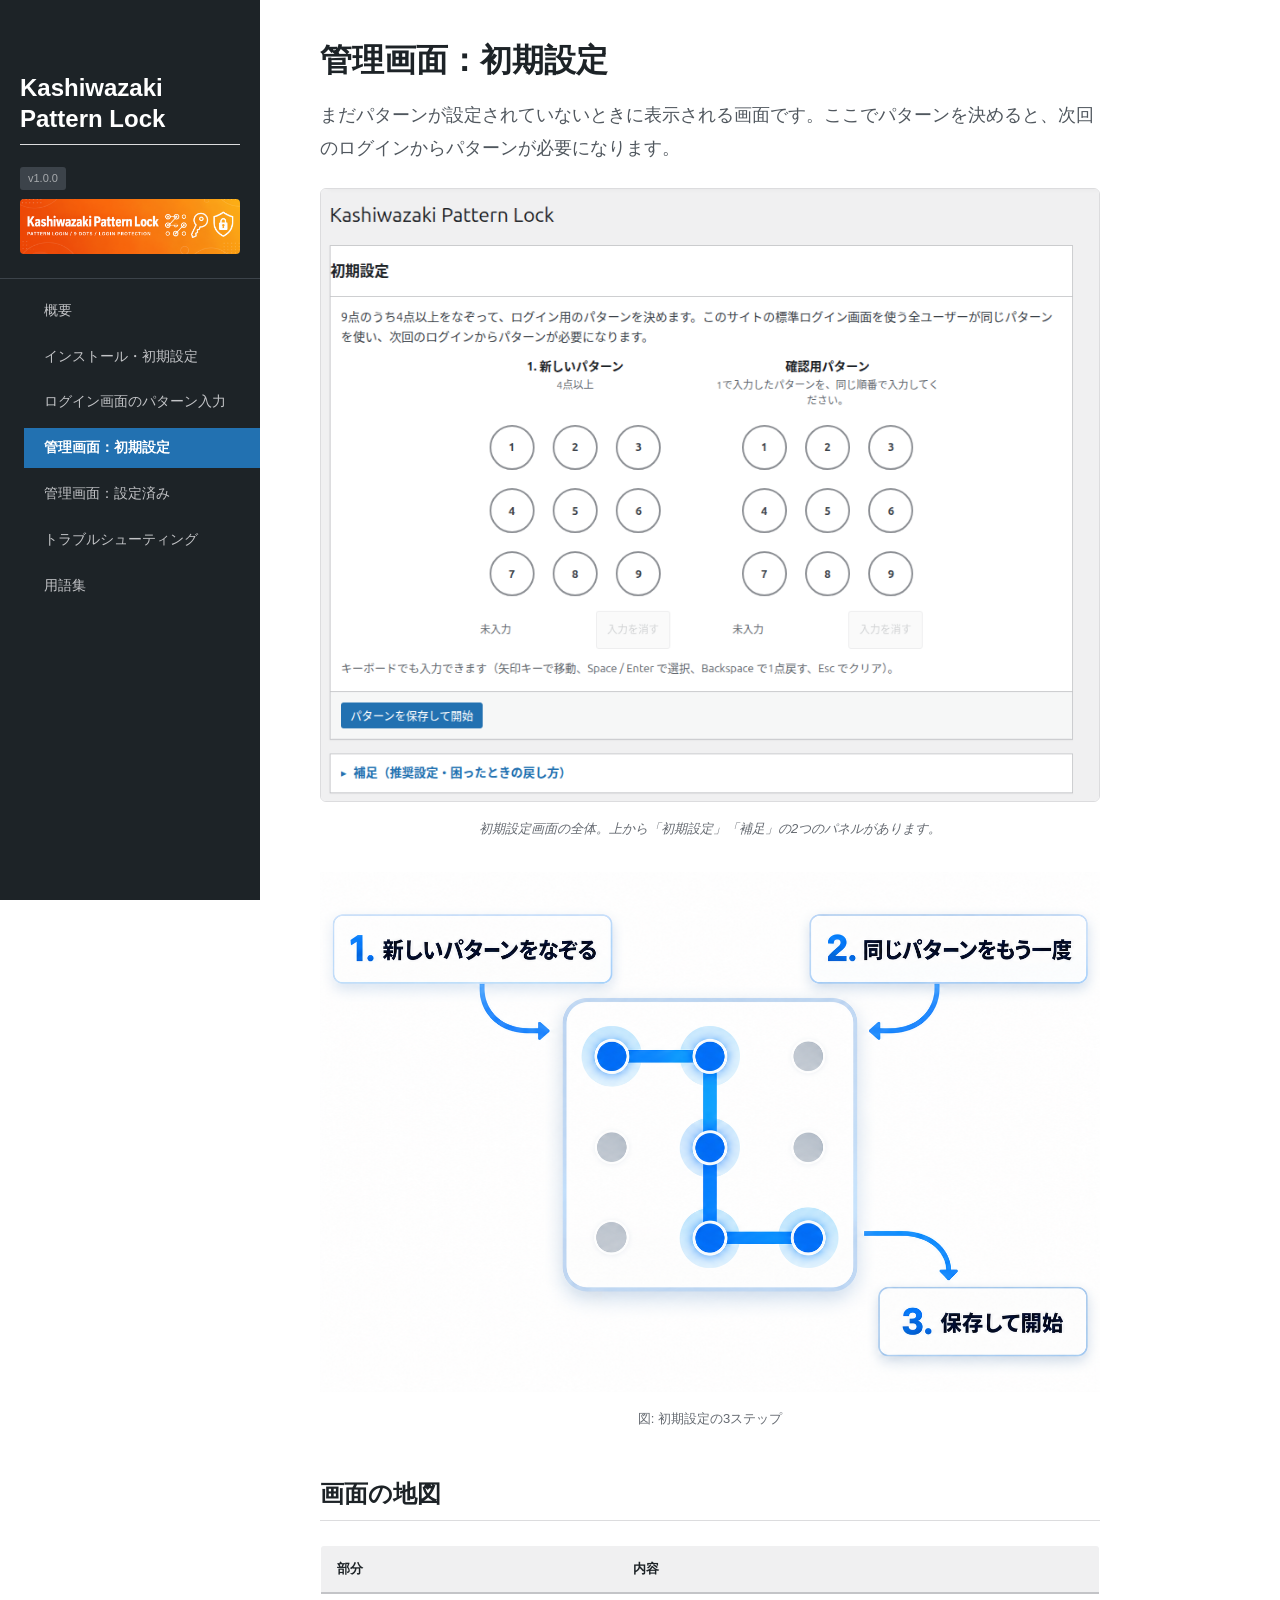
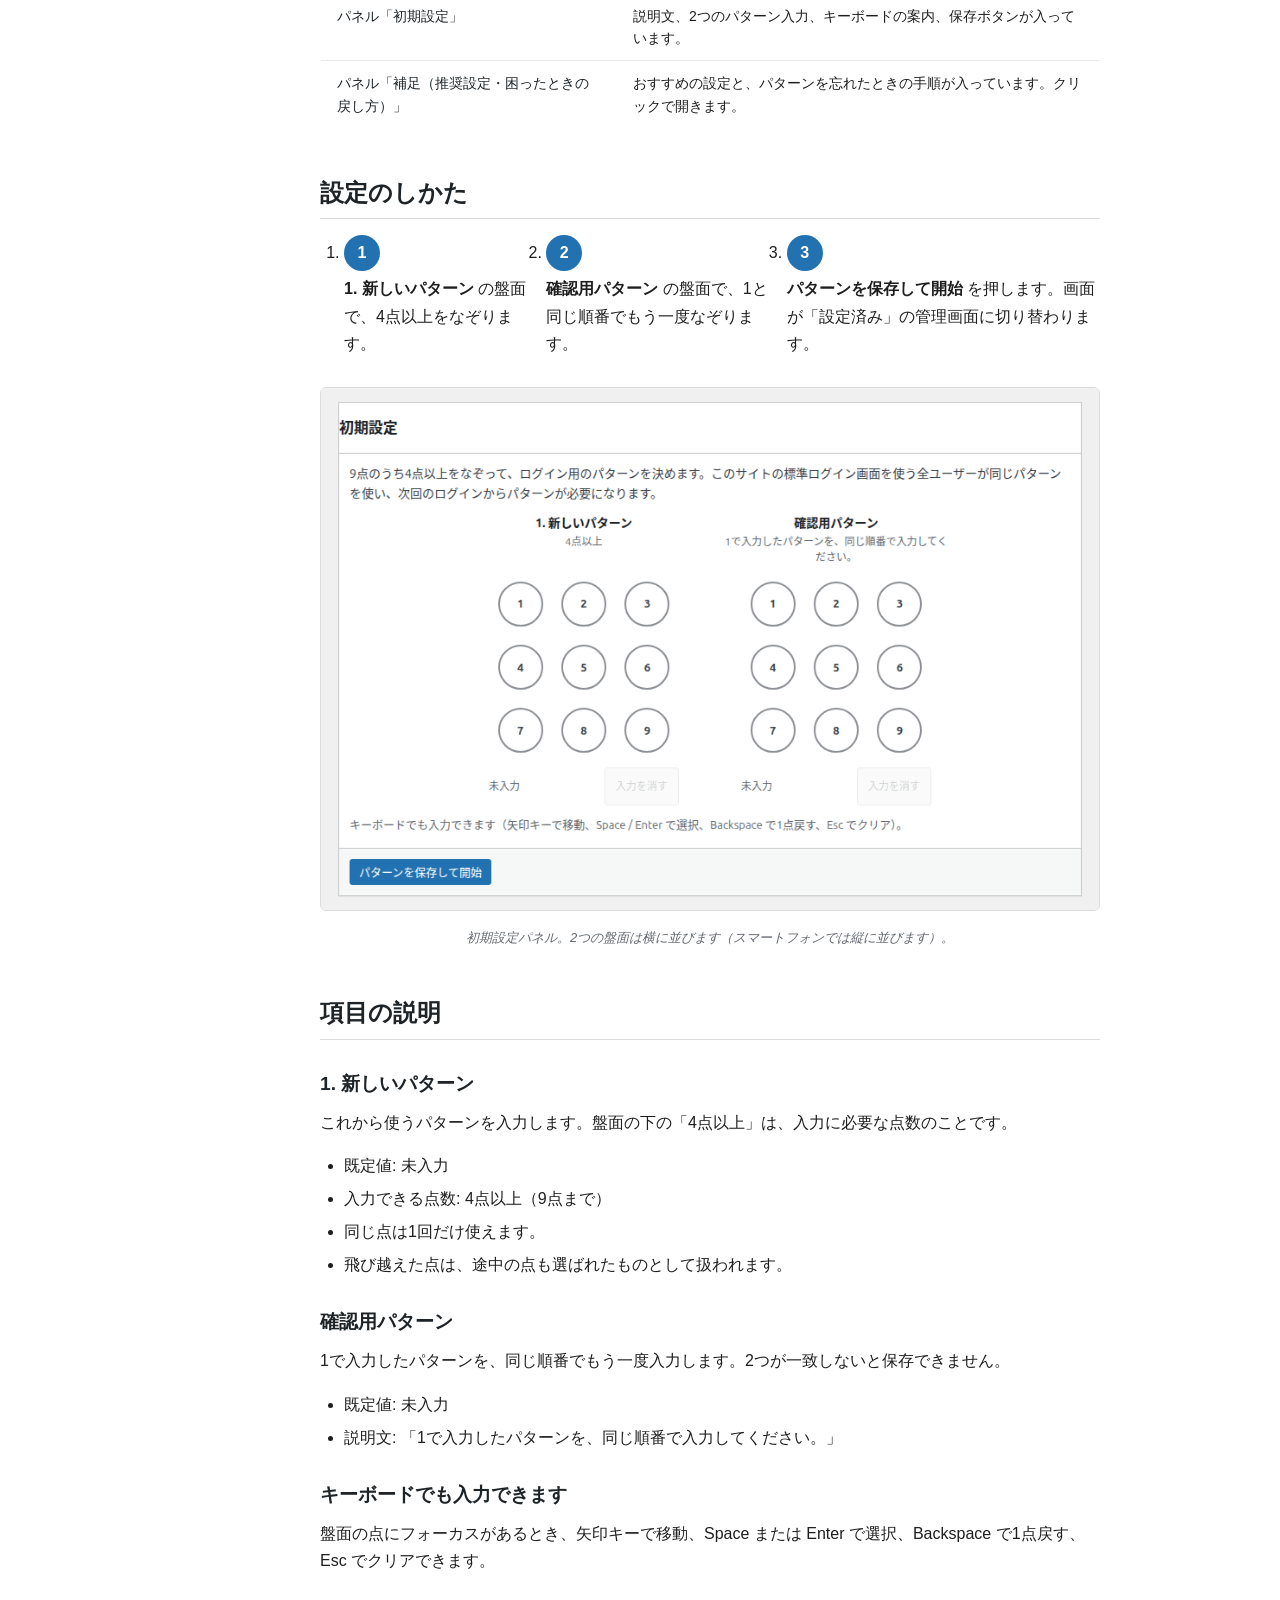
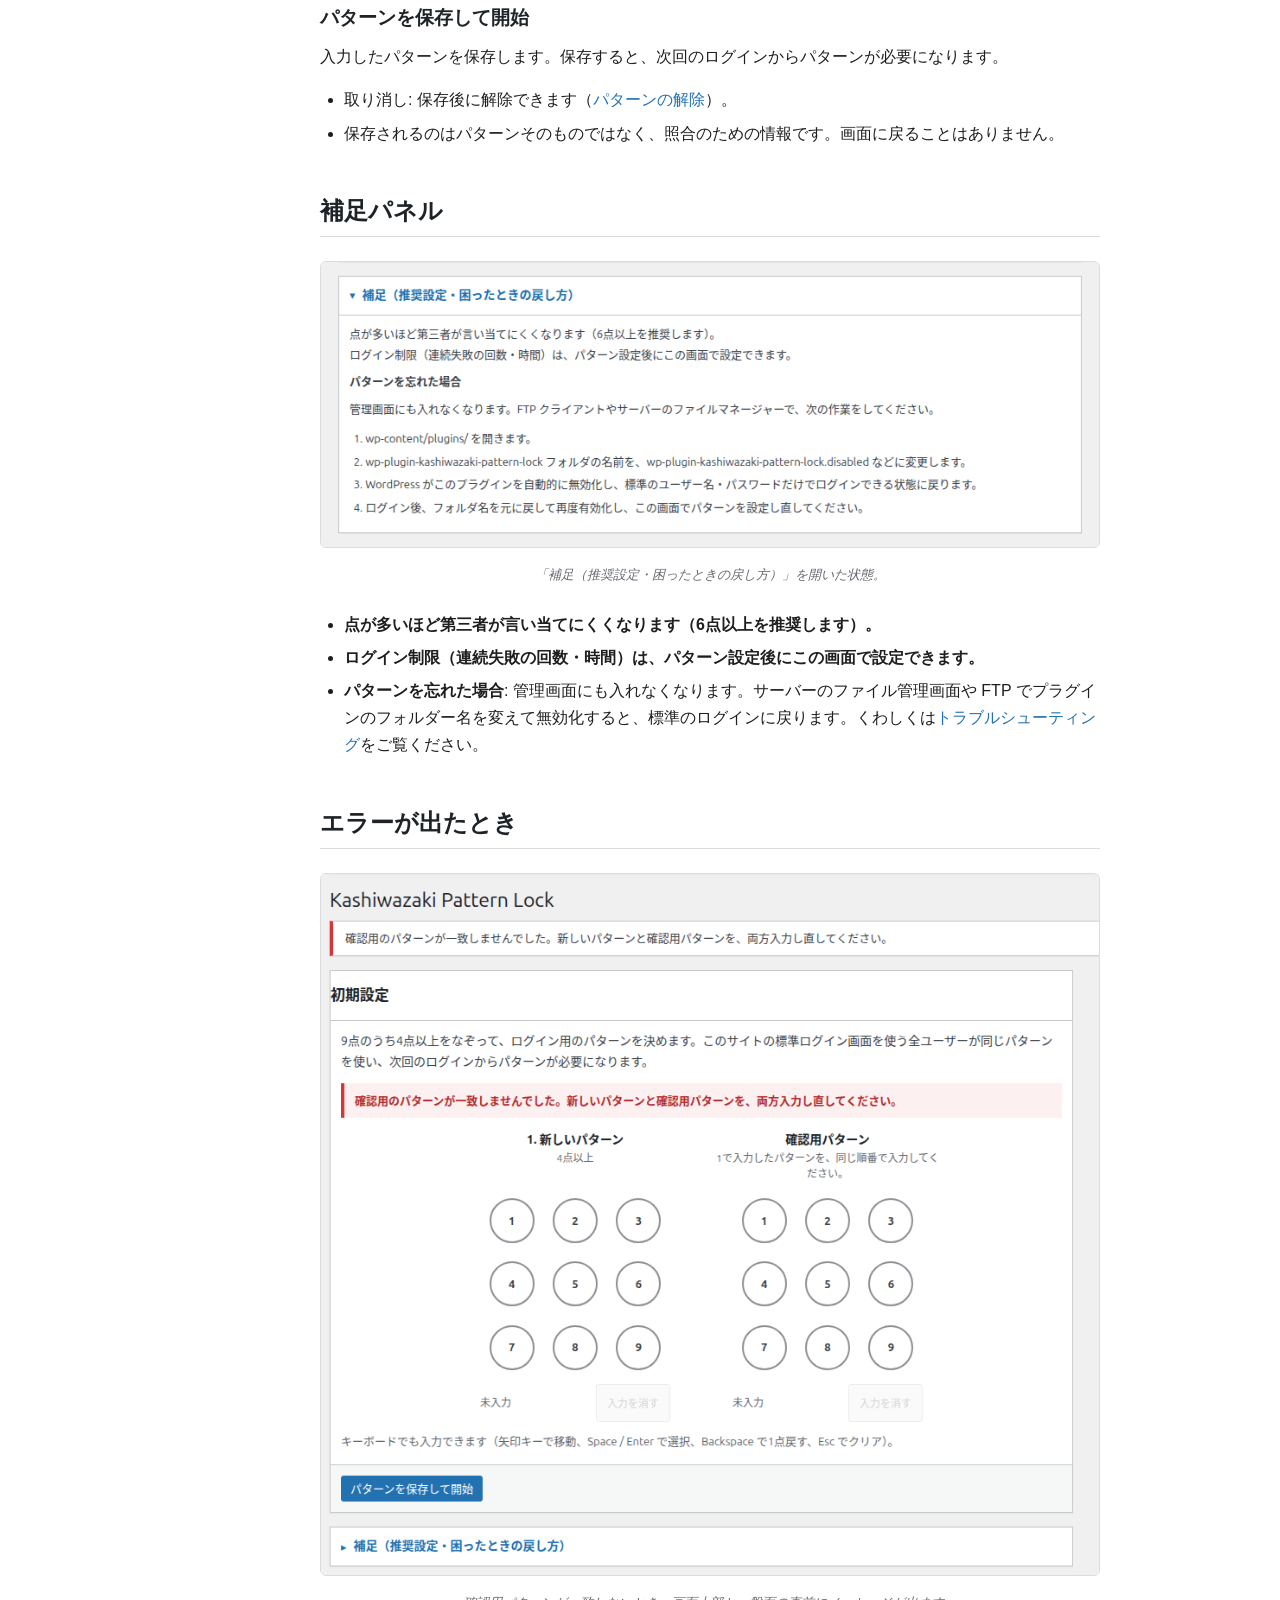
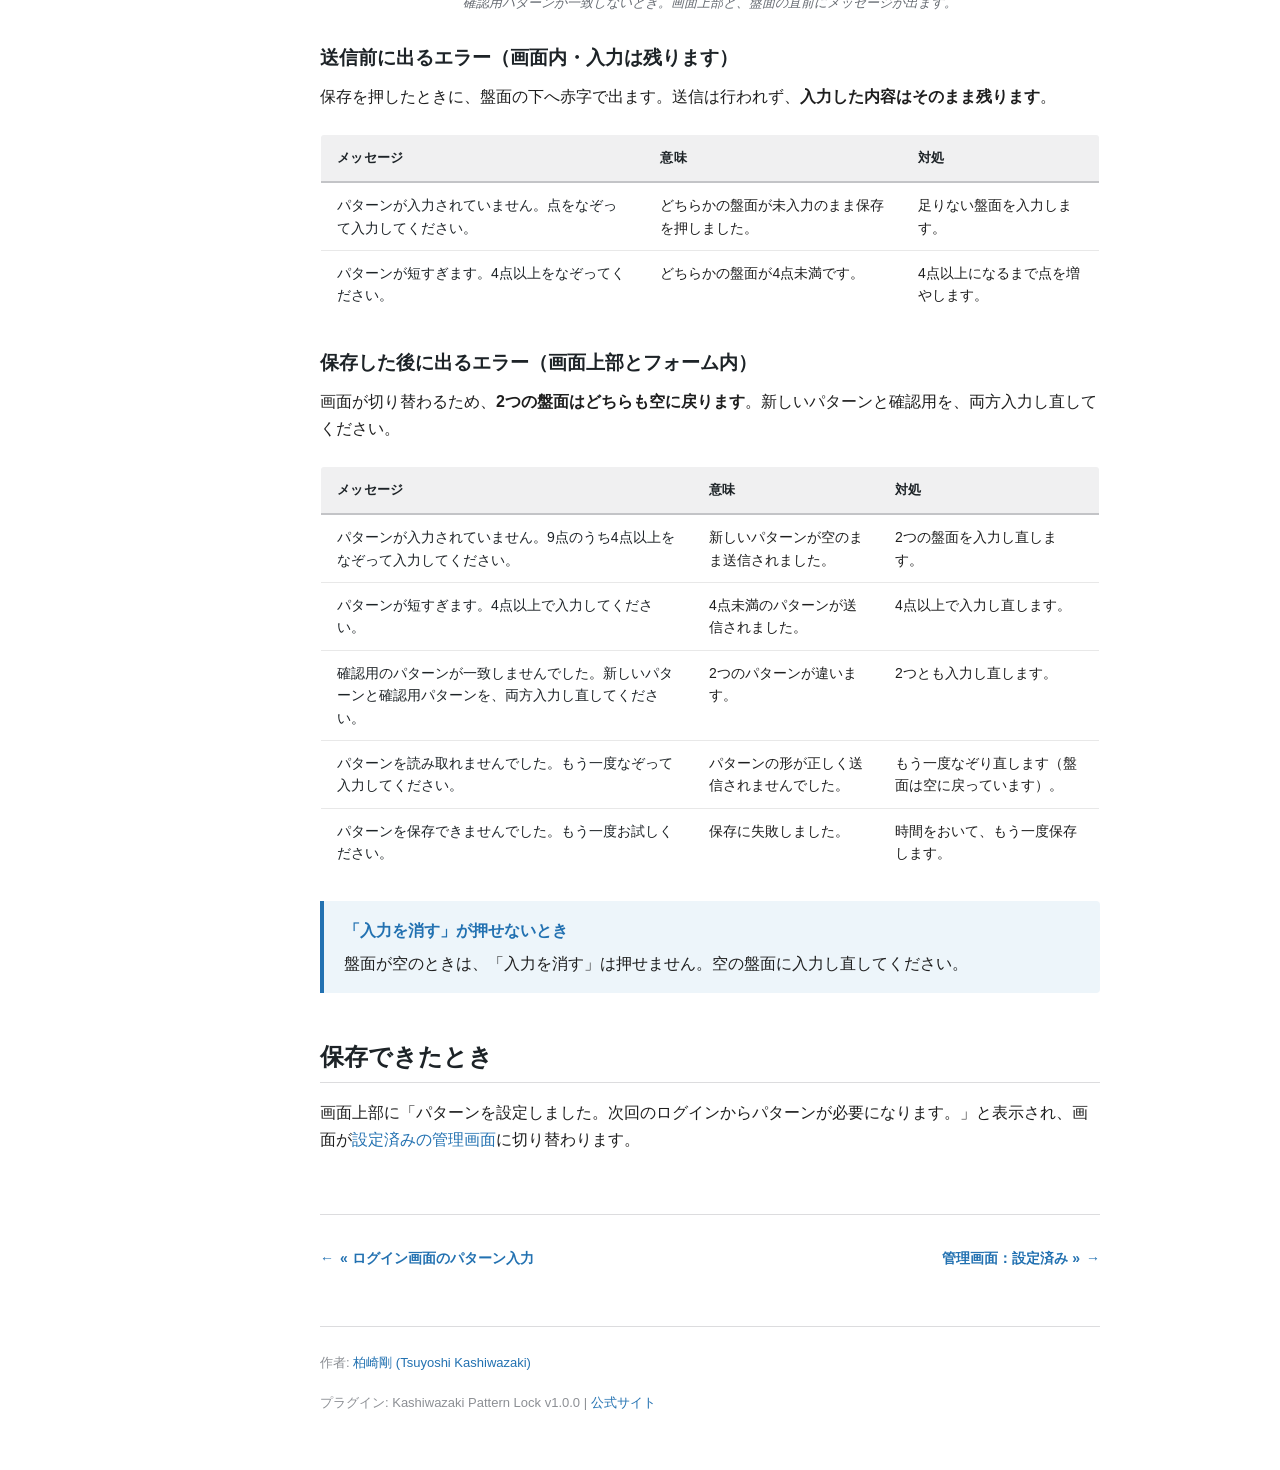
==== docs/admin-initial.html @ 76e767ec "Initial release v1.0.0" ====
<!DOCTYPE html>
<html lang="ja">
<head>
    <meta charset="UTF-8">
    <meta name="viewport" content="width=device-width, initial-scale=1.0">
    <title>管理画面：初期設定 - Kashiwazaki Pattern Lock マニュアル</title>
    <link rel="stylesheet" href="css/style.css">
</head>
<body>
    <button class="hamburger-btn" aria-label="メニューを開く">&#9776;</button>
    <nav class="sidebar">
        <div class="sidebar-header">
            <h2 style="color:#fff;">Kashiwazaki Pattern Lock</h2>
            <span class="version">v1.0.0</span>
            <img src="images/main-visual.png" alt="" style="width:100%;border-radius:4px;margin-top:8px;">
        </div>
        <ul>
            <li><a href="index.html">概要</a></li>
            <li><a href="setup.html">インストール・初期設定</a></li>
            <li><a href="login.html">ログイン画面のパターン入力</a></li>
            <li><a href="admin-initial.html">管理画面：初期設定</a></li>
            <li><a href="admin.html">管理画面：設定済み</a></li>
            <li><a href="troubleshooting.html">トラブルシューティング</a></li>
            <li><a href="glossary.html">用語集</a></li>
        </ul>
    </nav>

    <main class="content">
        <h1>管理画面：初期設定</h1>
        <p class="lead">まだパターンが設定されていないときに表示される画面です。ここでパターンを決めると、次回のログインからパターンが必要になります。</p>

        <figure class="screenshot">
            <img src="images/06-admin-initial.png" alt="初期設定画面の全体">
            <figcaption>初期設定画面の全体。上から「初期設定」「補足」の2つのパネルがあります。</figcaption>
        </figure>

        <figure class="infographic">
            <img src="images/infographics/admin-initial.png" alt="初期設定の手順">
            <figcaption>図: 初期設定の3ステップ</figcaption>
        </figure>

        <section>
            <h2>画面の地図</h2>
            <table>
                <thead>
                    <tr><th>部分</th><th>内容</th></tr>
                </thead>
                <tbody>
                    <tr><td>パネル「初期設定」</td><td>説明文、2つのパターン入力、キーボードの案内、保存ボタンが入っています。</td></tr>
                    <tr><td>パネル「補足（推奨設定・困ったときの戻し方）」</td><td>おすすめの設定と、パターンを忘れたときの手順が入っています。クリックで開きます。</td></tr>
                </tbody>
            </table>
        </section>

        <section>
            <h2>設定のしかた</h2>
            <ol class="step">
                <li>
                    <div class="step-number">1</div>
                    <div class="step-content"><p><strong>1. 新しいパターン</strong> の盤面で、4点以上をなぞります。</p></div>
                </li>
                <li>
                    <div class="step-number">2</div>
                    <div class="step-content"><p><strong>確認用パターン</strong> の盤面で、1と同じ順番でもう一度なぞります。</p></div>
                </li>
                <li>
                    <div class="step-number">3</div>
                    <div class="step-content"><p><strong>パターンを保存して開始</strong> を押します。画面が「設定済み」の管理画面に切り替わります。</p></div>
                </li>
            </ol>

            <figure class="screenshot">
                <img src="images/15-setup-panel.png" alt="初期設定パネルの拡大">
                <figcaption>初期設定パネル。2つの盤面は横に並びます（スマートフォンでは縦に並びます）。</figcaption>
            </figure>
        </section>

        <section>
            <h2>項目の説明</h2>

            <h3>1. 新しいパターン</h3>
            <p>これから使うパターンを入力します。盤面の下の「4点以上」は、入力に必要な点数のことです。</p>
            <ul>
                <li>既定値: 未入力</li>
                <li>入力できる点数: 4点以上（9点まで）</li>
                <li>同じ点は1回だけ使えます。</li>
                <li>飛び越えた点は、途中の点も選ばれたものとして扱われます。</li>
            </ul>

            <h3>確認用パターン</h3>
            <p>1で入力したパターンを、同じ順番でもう一度入力します。2つが一致しないと保存できません。</p>
            <ul>
                <li>既定値: 未入力</li>
                <li>説明文: 「1で入力したパターンを、同じ順番で入力してください。」</li>
            </ul>

            <h3>キーボードでも入力できます</h3>
            <p>盤面の点にフォーカスがあるとき、矢印キーで移動、Space または Enter で選択、Backspace で1点戻す、Esc でクリアできます。</p>

            <h3>パターンを保存して開始</h3>
            <p>入力したパターンを保存します。保存すると、次回のログインからパターンが必要になります。</p>
            <ul>
                <li>取り消し: 保存後に解除できます（<a href="admin.html#clear">パターンの解除</a>）。</li>
                <li>保存されるのはパターンそのものではなく、照合のための情報です。画面に戻ることはありません。</li>
            </ul>
        </section>

        <section>
            <h2>補足パネル</h2>
            <figure class="screenshot">
                <img src="images/14-setup-help.png" alt="補足パネルを開いた状態">
                <figcaption>「補足（推奨設定・困ったときの戻し方）」を開いた状態。</figcaption>
            </figure>
            <ul>
                <li><strong>点が多いほど第三者が言い当てにくくなります（6点以上を推奨します）。</strong></li>
                <li><strong>ログイン制限（連続失敗の回数・時間）は、パターン設定後にこの画面で設定できます。</strong></li>
                <li><strong>パターンを忘れた場合</strong>: 管理画面にも入れなくなります。サーバーのファイル管理画面や FTP でプラグインのフォルダー名を変えて無効化すると、標準のログインに戻ります。くわしくは<a href="troubleshooting.html#forgot">トラブルシューティング</a>をご覧ください。</li>
            </ul>
        </section>

        <section>
            <h2>エラーが出たとき</h2>
            <figure class="screenshot">
                <img src="images/07-initial-error.png" alt="確認用パターンが一致しないときの表示">
                <figcaption>確認用パターンが一致しないとき。画面上部と、盤面の直前にメッセージが出ます。</figcaption>
            </figure>

            <h3>送信前に出るエラー（画面内・入力は残ります）</h3>
            <p>保存を押したときに、盤面の下へ赤字で出ます。送信は行われず、<strong>入力した内容はそのまま残ります</strong>。</p>
            <table>
                <thead>
                    <tr><th>メッセージ</th><th>意味</th><th>対処</th></tr>
                </thead>
                <tbody>
                    <tr><td>パターンが入力されていません。点をなぞって入力してください。</td><td>どちらかの盤面が未入力のまま保存を押しました。</td><td>足りない盤面を入力します。</td></tr>
                    <tr><td>パターンが短すぎます。4点以上をなぞってください。</td><td>どちらかの盤面が4点未満です。</td><td>4点以上になるまで点を増やします。</td></tr>
                </tbody>
            </table>

            <h3>保存した後に出るエラー（画面上部とフォーム内）</h3>
            <p>画面が切り替わるため、<strong>2つの盤面はどちらも空に戻ります</strong>。新しいパターンと確認用を、両方入力し直してください。</p>
            <table>
                <thead>
                    <tr><th>メッセージ</th><th>意味</th><th>対処</th></tr>
                </thead>
                <tbody>
                    <tr><td>パターンが入力されていません。9点のうち4点以上をなぞって入力してください。</td><td>新しいパターンが空のまま送信されました。</td><td>2つの盤面を入力し直します。</td></tr>
                    <tr><td>パターンが短すぎます。4点以上で入力してください。</td><td>4点未満のパターンが送信されました。</td><td>4点以上で入力し直します。</td></tr>
                    <tr><td>確認用のパターンが一致しませんでした。新しいパターンと確認用パターンを、両方入力し直してください。</td><td>2つのパターンが違います。</td><td>2つとも入力し直します。</td></tr>
                    <tr><td>パターンを読み取れませんでした。もう一度なぞって入力してください。</td><td>パターンの形が正しく送信されませんでした。</td><td>もう一度なぞり直します（盤面は空に戻っています）。</td></tr>
                    <tr><td>パターンを保存できませんでした。もう一度お試しください。</td><td>保存に失敗しました。</td><td>時間をおいて、もう一度保存します。</td></tr>
                </tbody>
            </table>

            <div class="callout callout-note">
                <div class="callout-title">「入力を消す」が押せないとき</div>
                <p>盤面が空のときは、「入力を消す」は押せません。空の盤面に入力し直してください。</p>
            </div>
        </section>

        <section>
            <h2>保存できたとき</h2>
            <p>画面上部に「パターンを設定しました。次回のログインからパターンが必要になります。」と表示され、画面が<a href="admin.html">設定済みの管理画面</a>に切り替わります。</p>
        </section>

        <nav class="page-nav">
            <a href="login.html" class="prev">&laquo; ログイン画面のパターン入力</a>
            <a href="admin.html" class="next">管理画面：設定済み &raquo;</a>
        </nav>

        <footer class="manual-footer">
            <p>作者: <a href="https://www.tsuyoshikashiwazaki.jp/profile/" target="_blank" rel="noopener">柏崎剛 (Tsuyoshi Kashiwazaki)</a></p>
            <p>プラグイン: Kashiwazaki Pattern Lock v1.0.0 | <a href="https://www.tsuyoshikashiwazaki.jp" target="_blank" rel="noopener">公式サイト</a></p>
        </footer>
    </main>

    <div class="lightbox"></div>
    <script src="js/manual.js"></script>
</body>
</html>
---- docs/css/style.css ----
/* ========================================
   WordPress Plugin Manual - Common Stylesheet
   ======================================== */

/* ========================================
   1. Base / Reset
   ======================================== */

*,
*::before,
*::after {
    margin: 0;
    padding: 0;
    box-sizing: border-box;
}

html {
    font-size: 16px;
    scroll-behavior: smooth;
}

body {
    font-family: -apple-system, BlinkMacSystemFont, "Segoe UI", Roboto, Oxygen,
        Ubuntu, Cantarell, "Fira Sans", "Droid Sans", "Helvetica Neue", Arial,
        sans-serif;
    color: #1e1e1e;
    background: #fff;
    line-height: 1.7;
}

img {
    max-width: 100%;
    height: auto;
}

a {
    color: #2271b1;
    text-decoration: none;
}

a:hover {
    color: #135e96;
    text-decoration: underline;
}

/* ========================================
   2. Sidebar
   ======================================== */

.sidebar {
    position: fixed;
    top: 0;
    left: 0;
    width: 260px;
    height: 100vh;
    background: #1d2327;
    color: #fff;
    overflow-y: auto;
    z-index: 100;
    padding-bottom: 40px;
}

.sidebar-header {
    padding: 24px 20px 16px;
    border-bottom: 1px solid #3c434a;
}

.sidebar-header h1 {
    font-size: 15px;
    font-weight: 600;
    line-height: 1.4;
    color: #fff;
}

.sidebar-header .version {
    display: inline-block;
    margin-top: 6px;
    font-size: 11px;
    color: #a7aaad;
    background: #3c434a;
    padding: 2px 8px;
    border-radius: 3px;
}

.sidebar ul {
    list-style: none;
    padding: 12px 0;
}

.sidebar ul li a {
    display: block;
    padding: 8px 20px;
    color: #c3c4c7;
    font-size: 14px;
    transition: background 0.15s, color 0.15s;
}

.sidebar ul li a:hover {
    background: #2c3338;
    color: #fff;
    text-decoration: none;
}

.sidebar ul li.active a {
    background: #2271b1;
    color: #fff;
    font-weight: 600;
}

.sidebar ul li.section-label {
    padding: 18px 20px 4px;
    font-size: 11px;
    font-weight: 700;
    text-transform: uppercase;
    letter-spacing: 0.06em;
    color: #8c8f94;
}

/* ========================================
   3. Main Content
   ======================================== */

.content {
    margin-left: 260px;
    max-width: 900px;
    padding: 40px 60px;
}

/* ========================================
   4. Typography
   ======================================== */

h1, h2, h3, h4, h5, h6 {
    color: #1d2327;
    font-weight: 600;
    line-height: 1.3;
}

h1 {
    font-size: 2rem;
    margin-bottom: 16px;
}

h2 {
    font-size: 1.5rem;
    margin-top: 48px;
    margin-bottom: 16px;
    padding-bottom: 10px;
    border-bottom: 1px solid #dcdcde;
}

h3 {
    font-size: 1.2rem;
    margin-top: 32px;
    margin-bottom: 12px;
}

h4 {
    font-size: 1.05rem;
    margin-top: 24px;
    margin-bottom: 8px;
}

p {
    margin-bottom: 16px;
}

.lead {
    font-size: 1.15rem;
    color: #50575e;
    line-height: 1.8;
    margin-bottom: 24px;
}

/* ========================================
   5. Steps
   ======================================== */

.step {
    display: flex;
    gap: 16px;
    margin-bottom: 24px;
    align-items: flex-start;
}

.step-number {
    flex-shrink: 0;
    width: 36px;
    height: 36px;
    background: #2271b1;
    color: #fff;
    border-radius: 50%;
    display: flex;
    align-items: center;
    justify-content: center;
    font-size: 16px;
    font-weight: 700;
    line-height: 1;
}

.step-content {
    flex: 1;
    padding-top: 4px;
}

.step-content p:last-child {
    margin-bottom: 0;
}

/* ========================================
   6. Callout Boxes
   ======================================== */

.callout {
    padding: 16px 20px;
    margin: 24px 0;
    border-left: 4px solid;
    border-radius: 0 4px 4px 0;
}

.callout-title {
    font-weight: 700;
    margin-bottom: 6px;
}

.callout p:last-child {
    margin-bottom: 0;
}

.callout-tip {
    border-left-color: #46b450;
    background: #f0f9f1;
}

.callout-tip .callout-title {
    color: #2e7d32;
}

.callout-warning {
    border-left-color: #ffb900;
    background: #fef8e7;
}

.callout-warning .callout-title {
    color: #8b6914;
}

.callout-note {
    border-left-color: #2271b1;
    background: #edf5fa;
}

.callout-note .callout-title {
    color: #2271b1;
}

/* ========================================
   7. Screenshots
   ======================================== */

.screenshot {
    margin: 24px 0;
    text-align: center;
}

.screenshot img {
    max-width: 100%;
    border: 1px solid #dcdcde;
    border-radius: 6px;
    cursor: zoom-in;
}

.screenshot figcaption,
.screenshot .caption {
    font-size: 13px;
    color: #646970;
    margin-top: 8px;
    font-style: italic;
}

/* ========================================
   8. Infographic Images
   ======================================== */

.infographic {
    margin: 32px 0;
    text-align: center;
}

.infographic img {
    max-width: 100%;
    display: inline-block;
}

.infographic figcaption,
.infographic .caption {
    font-size: 13px;
    color: #646970;
    margin-top: 8px;
}

/* ========================================
   9. Feature Cards
   ======================================== */

.feature-cards {
    display: grid;
    grid-template-columns: repeat(3, 1fr);
    gap: 20px;
    margin: 24px 0;
}

.feature-card {
    background: #f6f7f7;
    border-radius: 6px;
    padding: 24px 20px;
    text-align: center;
}

.feature-card h4 {
    margin-top: 0;
    margin-bottom: 8px;
}

.feature-card p {
    font-size: 14px;
    color: #50575e;
    margin-bottom: 0;
}

.feature-card .icon {
    font-size: 28px;
    margin-bottom: 12px;
    display: block;
}

/* ========================================
   10. Tables (widefat style)
   ======================================== */

table,
table.widefat {
    width: 100%;
    border-collapse: collapse;
    margin: 24px 0;
    font-size: 14px;
    border: 1px solid #dcdcde;
    border-radius: 4px;
    overflow: hidden;
}

table thead th,
table.widefat thead th {
    background: #f0f0f1;
    text-align: left;
    padding: 12px 16px;
    font-weight: 600;
    font-size: 13px;
    color: #1d2327;
    border-bottom: 2px solid #c3c4c7;
    letter-spacing: 0.02em;
}

table tbody td,
table.widefat tbody td {
    padding: 11px 16px;
    border-bottom: 1px solid #e8e8e8;
    vertical-align: top;
    line-height: 1.6;
}

table tbody tr:hover,
table.widefat tbody tr:hover {
    background: #f6f7f7;
}

table tbody tr:last-child td,
table.widefat tbody tr:last-child td {
    border-bottom: none;
}

table tbody td:first-child {
    font-weight: 500;
    color: #1d2327;
}

/* ========================================
   11. HTTP Status Color Coding
   ======================================== */

.http-2xx {
    color: #00a32a;
    font-weight: 600;
}

.http-3xx {
    color: #2271b1;
    font-weight: 600;
}

.http-4xx {
    color: #dba617;
    font-weight: 600;
}

.http-5xx {
    color: #d63638;
    font-weight: 600;
}

/* ========================================
   12. Status Badges
   ======================================== */

.status-badge {
    display: inline-block;
    padding: 2px 10px;
    border-radius: 12px;
    font-size: 12px;
    font-weight: 600;
    line-height: 1.6;
    white-space: nowrap;
}

.status-ok {
    background: #edfaef;
    color: #00a32a;
}

.status-warning {
    background: #fef8e7;
    color: #996800;
}

.status-error {
    background: #fcf0f1;
    color: #d63638;
}

/* ========================================
   13. Lightbox Overlay
   ======================================== */

.lightbox {
    display: none;
    position: fixed;
    inset: 0;
    z-index: 9999;
    background: rgba(0, 0, 0, 0.85);
    align-items: center;
    justify-content: center;
    cursor: zoom-out;
}

.lightbox.active {
    display: flex;
}

.lightbox img {
    max-width: 90vw;
    max-height: 90vh;
    border-radius: 4px;
    box-shadow: 0 4px 30px rgba(0, 0, 0, 0.4);
}

.lightbox-close {
    position: absolute;
    top: 20px;
    right: 28px;
    background: none;
    border: none;
    color: #fff;
    font-size: 36px;
    cursor: pointer;
    line-height: 1;
    opacity: 0.8;
    transition: opacity 0.15s;
}

.lightbox-close:hover {
    opacity: 1;
}

/* ========================================
   14. Page Navigation
   ======================================== */

.page-nav {
    display: flex;
    justify-content: space-between;
    margin-top: 60px;
    padding-top: 24px;
    border-top: 1px solid #dcdcde;
}

.page-nav a {
    display: inline-flex;
    align-items: center;
    gap: 6px;
    font-size: 14px;
    font-weight: 600;
    color: #2271b1;
    padding: 8px 0;
}

.page-nav a:hover {
    color: #135e96;
    text-decoration: none;
}

.page-nav .prev::before {
    content: "\2190";
}

.page-nav .next::after {
    content: "\2192";
}

/* ========================================
   15. Manual Footer
   ======================================== */

.manual-footer {
    margin-top: 48px;
    padding: 24px 0 0;
    border-top: 1px solid #dcdcde;
    font-size: 13px;
    color: #8c8f94;
    line-height: 1.8;
}

.manual-footer a {
    color: #2271b1;
}

.manual-footer a:hover {
    color: #135e96;
}

/* ========================================
   16. Code Blocks
   ======================================== */

code {
    background: #f0f0f1;
    padding: 2px 6px;
    border-radius: 3px;
    font-size: 13px;
    font-family: Menlo, Consolas, "DejaVu Sans Mono", monospace;
    color: #1d2327;
}

pre {
    background: #2c3338;
    color: #e4e6e8;
    padding: 20px 24px;
    border-radius: 6px;
    overflow-x: auto;
    margin: 24px 0;
    font-size: 13px;
    line-height: 1.6;
}

pre code {
    background: none;
    padding: 0;
    border-radius: 0;
    color: inherit;
    font-size: inherit;
}

/* ========================================
   17. Lists
   ======================================== */

ul, ol {
    margin: 0 0 16px 24px;
}

li {
    margin-bottom: 6px;
}

/* ========================================
   18. Hamburger Menu Button
   ======================================== */

.hamburger-btn {
    display: none;
    position: fixed;
    top: 12px;
    left: 12px;
    z-index: 200;
    background: #1d2327;
    border: none;
    color: #fff;
    width: 40px;
    height: 40px;
    border-radius: 4px;
    cursor: pointer;
    font-size: 22px;
    align-items: center;
    justify-content: center;
    line-height: 1;
}

/* ========================================
   19. Responsive (max-width: 768px)
   ======================================== */

@media (max-width: 768px) {
    .sidebar {
        transform: translateX(-100%);
        transition: transform 0.25s ease;
    }

    .sidebar.open {
        transform: translateX(0);
    }

    .content {
        margin-left: 0;
        padding: 60px 20px 40px;
    }

    .hamburger-btn {
        display: flex;
    }

    .feature-cards {
        grid-template-columns: 1fr;
    }

    .page-nav {
        flex-direction: column;
        gap: 12px;
    }

    table.widefat {
        font-size: 13px;
    }

    table.widefat thead th,
    table.widefat tbody td {
        padding: 8px 10px;
    }

    h1 {
        font-size: 1.6rem;
    }

    h2 {
        font-size: 1.3rem;
    }
}
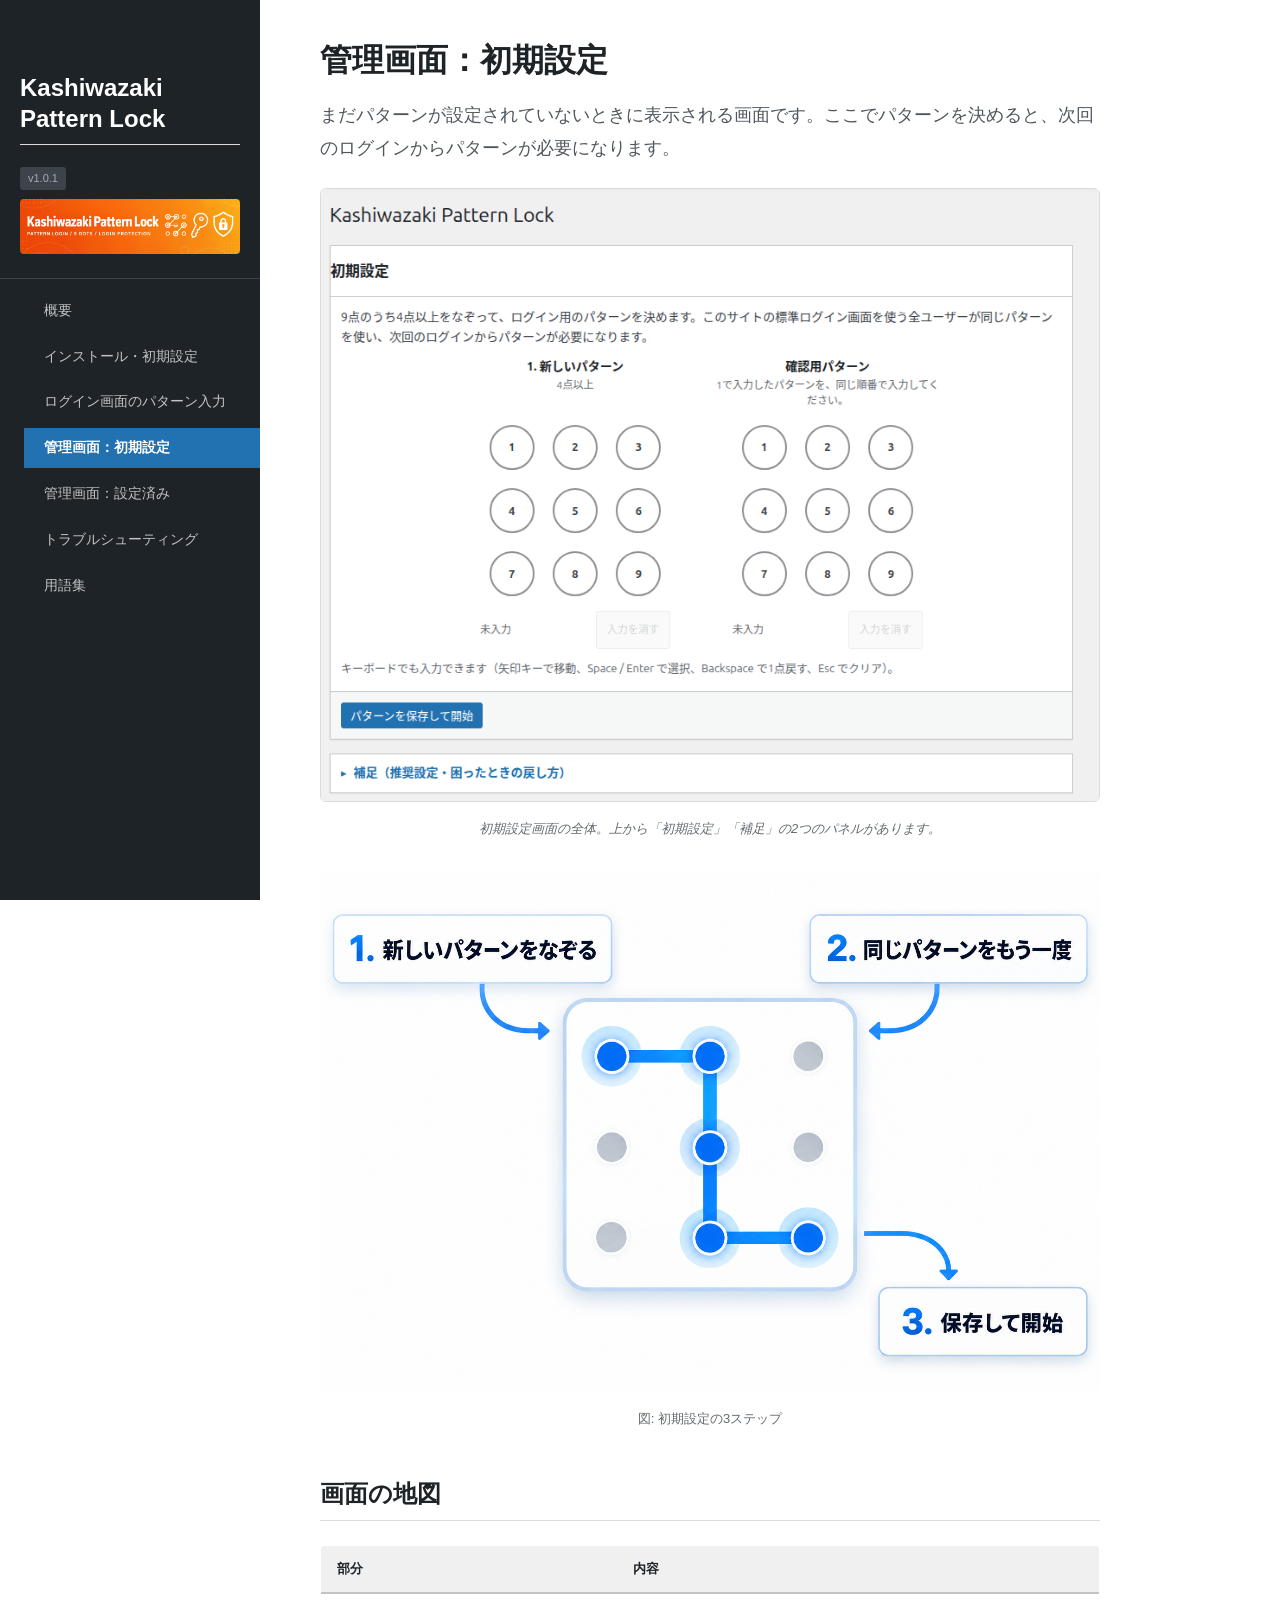
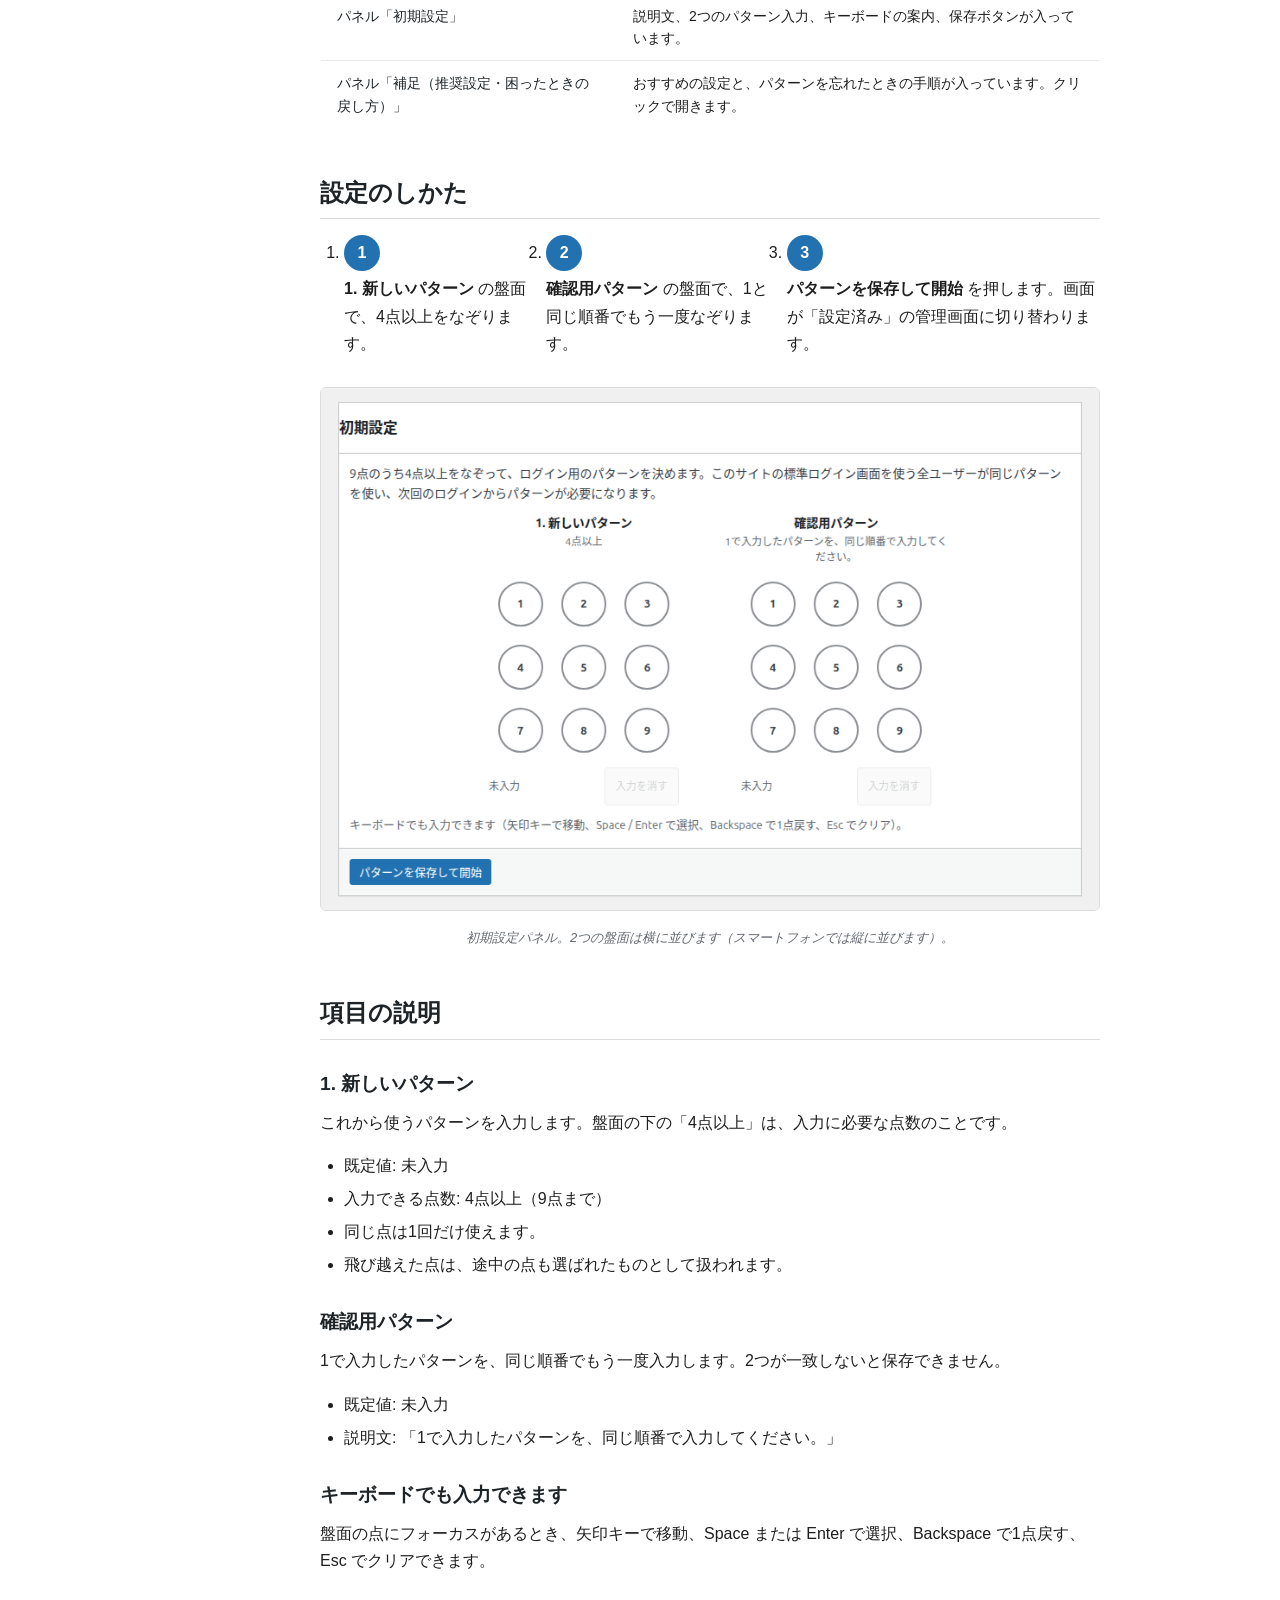
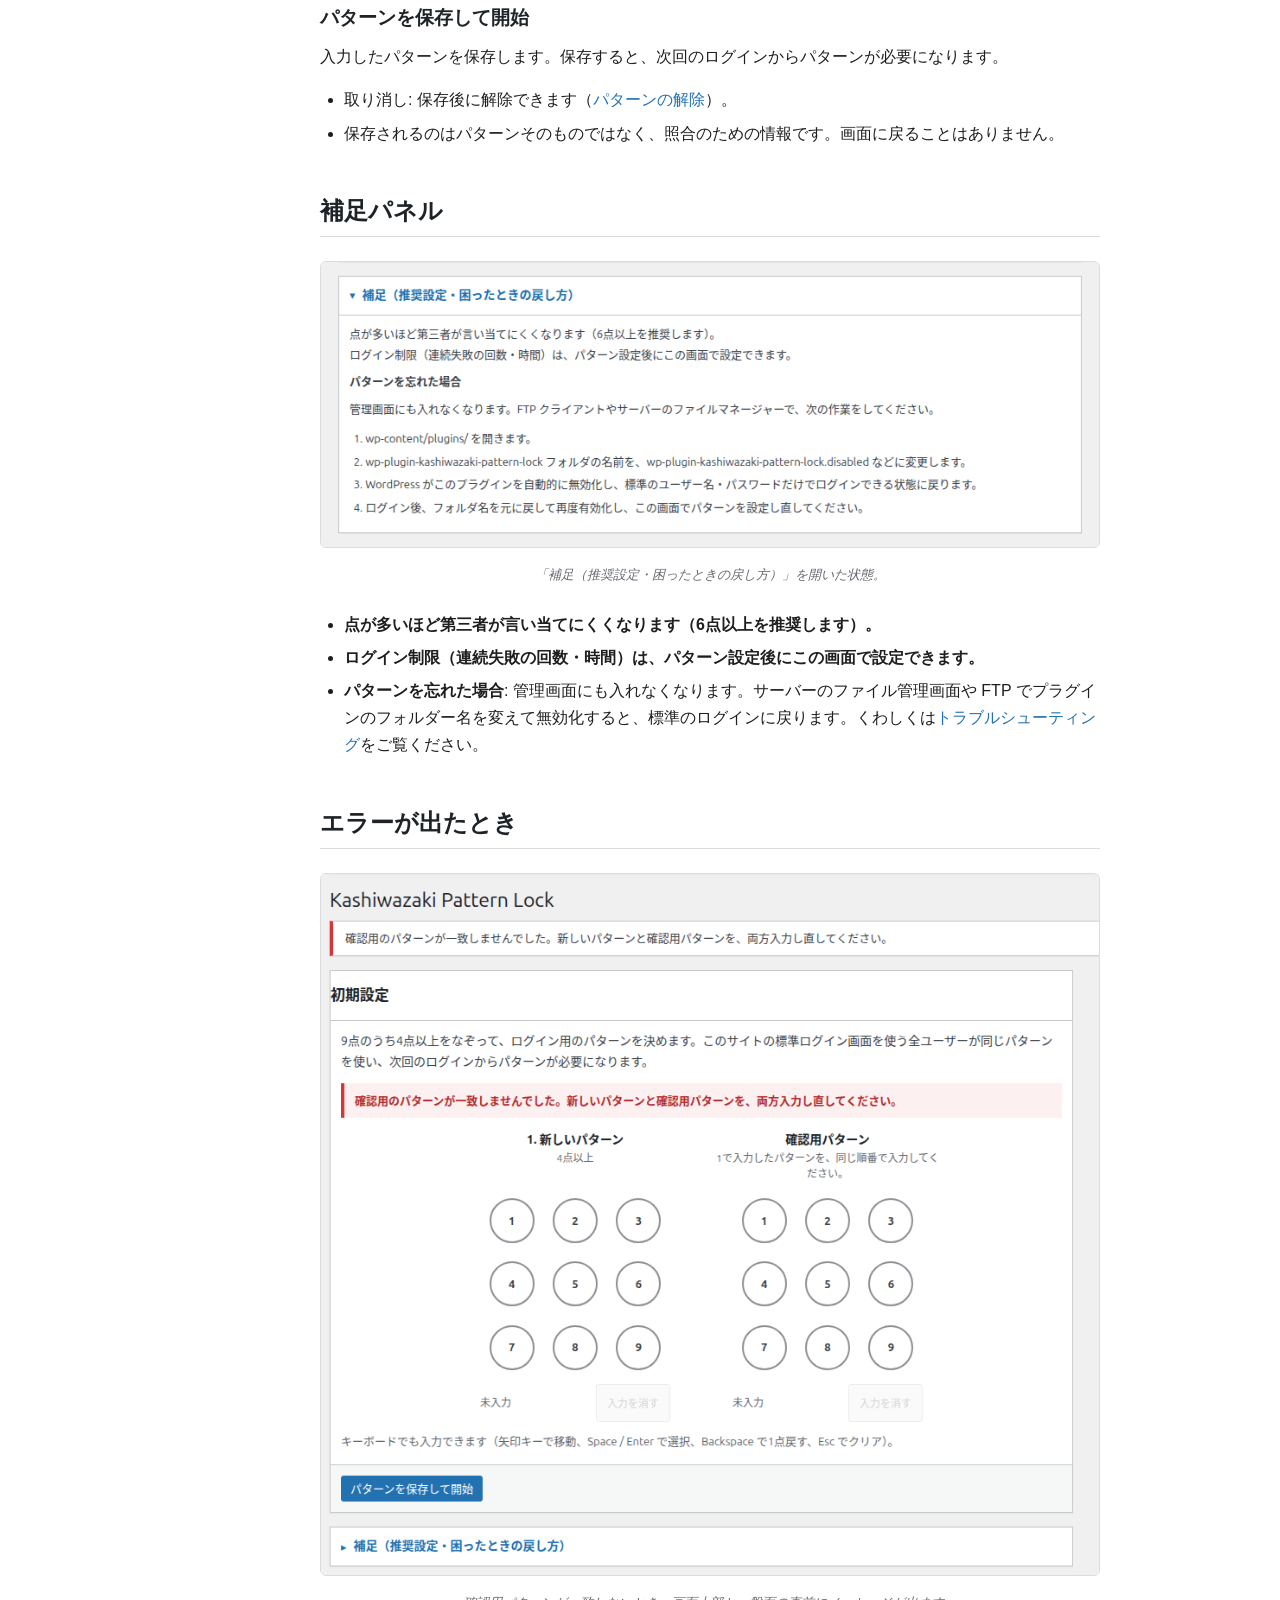
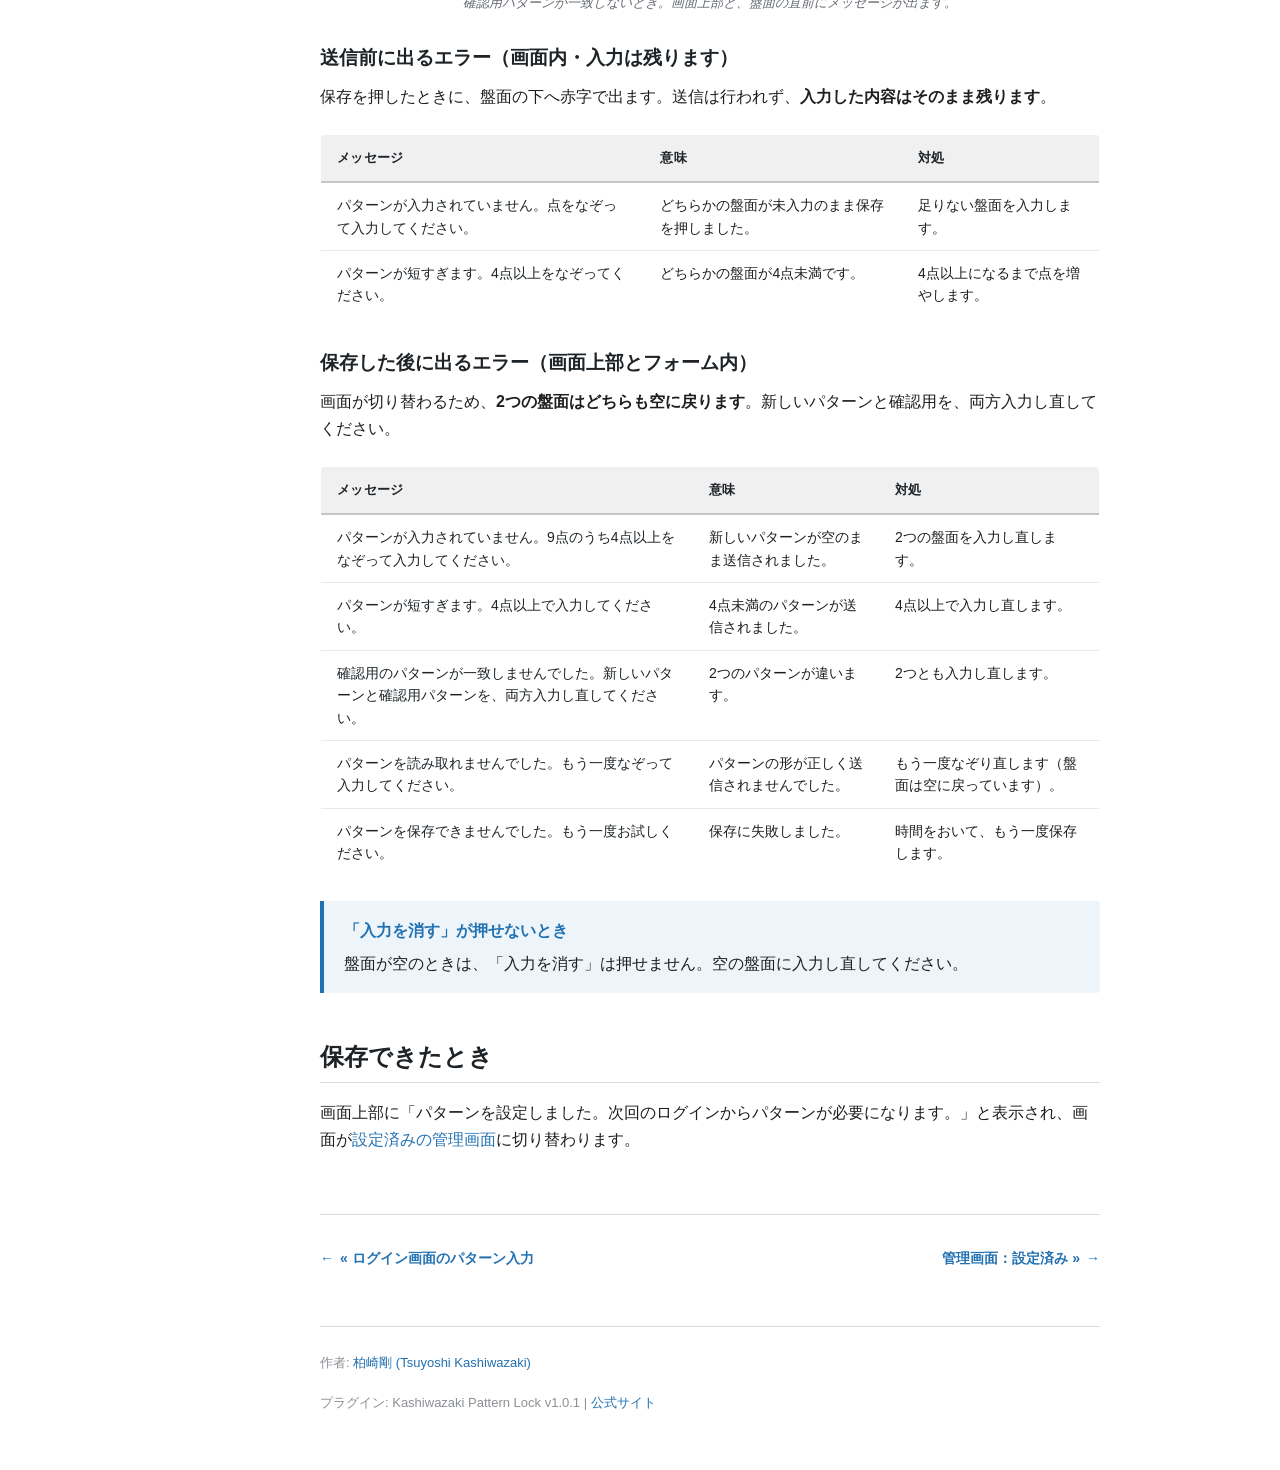
==== commit ead6e876: "Update to v1.0.1 - セキュリティ: ログイン要求の action の値によって、パターンの確認が飛ばされる問題を修正 - リバースプロキシ・CDN の背後で全員が同じ IP に見える" ====
--- a/docs/admin-initial.html
+++ b/docs/admin-initial.html
@@ -11,7 +11,7 @@
     <nav class="sidebar">
         <div class="sidebar-header">
             <h2 style="color:#fff;">Kashiwazaki Pattern Lock</h2>
-            <span class="version">v1.0.0</span>
+            <span class="version">v1.0.1</span>
             <img src="images/main-visual.png" alt="" style="width:100%;border-radius:4px;margin-top:8px;">
         </div>
         <ul>
@@ -170,7 +170,7 @@
 
         <footer class="manual-footer">
             <p>作者: <a href="https://www.tsuyoshikashiwazaki.jp/profile/" target="_blank" rel="noopener">柏崎剛 (Tsuyoshi Kashiwazaki)</a></p>
-            <p>プラグイン: Kashiwazaki Pattern Lock v1.0.0 | <a href="https://www.tsuyoshikashiwazaki.jp" target="_blank" rel="noopener">公式サイト</a></p>
+            <p>プラグイン: Kashiwazaki Pattern Lock v1.0.1 | <a href="https://www.tsuyoshikashiwazaki.jp" target="_blank" rel="noopener">公式サイト</a></p>
         </footer>
     </main>
 
